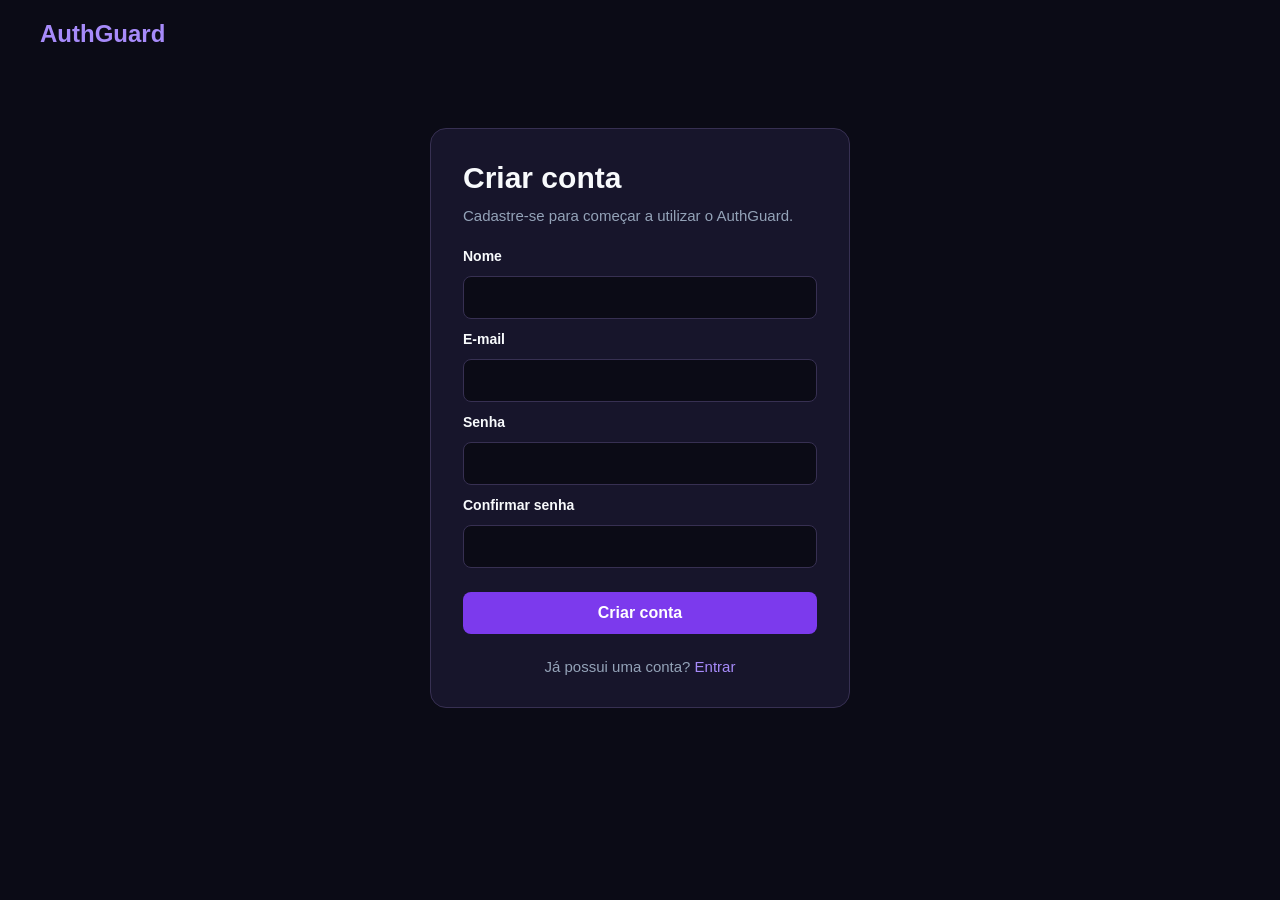
==== pages/cadastro.html @ b2d0945b "feat: cria tela de cadastro e reutiliza estilos de autenticacao" ====
<!DOCTYPE html>
<html lang="pt-br">
<head>
    <meta charset="UTF-8">
    <meta name="viewport" content="width=device-width, initial-scale=1.0">
    
    <title>Cadastro | AuthGuard</title>
    
    <link rel="stylesheet" href="../css/style.css">
    <link rel="stylesheet" href="../css/auth.css">
</head>
<body>
    <header class="cabecalho">
        <a href="../index.html" class="logo">AuthGuard</a>
    </header>

    <main>
        <section class="cadastro">
            <h1>Criar conta</h1>
            <p>Cadastre-se para começar a utilizar o AuthGuard.</p>

            <form id="formCadastro">

                <label for="name">Nome</label>
                <input type="text" name="name" id="name"
                    minlength="3" maxlength="100"
                    autocomplete="name" required>

                <label for="email">E-mail</label>
                <input type="email" id="email" name="email"
                    autocomplete="email" required>

                <label for="password">Senha</label>
                <input type="password" id="password" name="password"
                    autocomplete="new-password" required>
                
                <label for="confirmPassword">Confirmar senha</label>
                <input type="password" id="confirmPassword" name="confirmPassword"
                    autocomplete="new-password" required>

                <button type="submit" class="botao botao-primario">Criar conta</button>
            </form>

            <p>
                Já possui uma conta?
                <a href="./login.html">Entrar</a>
            </p>
        </section>
    </main>
</body>
</html>
---- css/style.css ----
* {
    margin: 0;
    padding: 0;
    box-sizing: border-box;
}

body {
    background-color: #0b0b16;
    color: #f8fafc;
    font-family: Arial, sans-serif;
}

.cabecalho {
    display: flex;
    justify-content: space-between;
    align-items: center;
    padding: 20px 40px;
}

.logo {
    text-decoration: none;
    color: #a78bfa;
    font-size: 24px;
    font-weight: bold;
    
}

.navegacao {
    display: flex;
    gap: 24px;
}

.navegacao a {
    text-decoration: none;
    color: #f8fafc;
    font-size: 16px;
}

.navegacao a:hover {
    color: #a78bfa;

}

.hero {
    min-height: 70vh;
    display: flex;
    flex-direction: column;
    justify-content: center;
    align-items: center;
    text-align: center;
    padding: 60px 20px;
    gap: 20px;
}

.hero h1 {
    font-size: 42px;
    max-width: 700px;
    line-height: 1.2;
}

.acoes {
    display: flex;
    justify-content: center;
    gap: 16px;
}

.botao {
    padding: 12px 28px;
    border-radius: 8px;
    border: none;
    font-size: 16px;
    font-weight: bold;
    cursor: pointer;
    transition: 0.3s;
}

.botao-primario {
    background-color: #7c3aed;
    color: #ffffff;
}

.botao-secundario {
    background-color: transparent;
    color: #a78bfa;
    border: 1px solid #7c3aed;
}

.botao-primario:hover {
    background-color: #9333ea;
}

.botao-secundario:hover{
    background-color: #7c3aed;
    color: #ffffff;
}

.hero p {
    font-size: 18px;
    max-width: 650px;
    line-height: 1.6;
    color: #94a3b8;
}

.destaques {
    background-color: #211638;
    color: #c4b5fd;
    padding: 8px 16px;
    border-radius: 20px;
    border: 1px solid #6d28d9;
}

.secao {
    padding: 60px 40px;
    max-width: 1200px;
    margin: 0 auto;
}

.cards {
    display: grid;
    grid-template-columns: repeat(3, 1fr);
    gap: 24px;
    margin-top: 30px;
}

.card {
    background-color: #17152b;
    padding: 24px;
    border-radius: 20px;
    border: 1px solid #373052;
    transition: border-color 0.3s ease;
}

.card h3 {
    color: #c4b5fd;
    font-size: 20px;
    margin-bottom: 12px;
}

.card p {
    color: #94a3b8;
    font-size: 15px;
    line-height: 1.5;
}

.card:hover {
    border-color: #7c3aed;
}

.rodape {
    text-align: center;
    padding: 30px;
    color: #94a3b8;
    border-top: 1px solid #373052;
}

@media (max-width: 768px) {
    .cards {
        grid-template-columns: 1fr;
    }
    .cabecalho {
        padding: 20px;
    }
    .hero h1 {
        font-size: 30px;
    }
    .acoes {
        flex-direction: column;
    }
    .secao {
        padding: 40px 20px;
    }
}
---- css/auth.css ----
.cadastro,
.login {
    max-width: 420px;
    margin: 60px auto;
    padding: 32px;
    background-color: #17152b;
    border: 1px solid #373052;
    border-radius: 16px;
}

.cadastro h1,
.login h1 {
    font-size: 30px;
    margin-bottom: 12px;
}

.cadastro p,
.login p {
    color: #94a3b8;
    font-size: 15px;
}

#formCadastro,
#formLogin {
    display: flex;
    flex-direction: column;
    gap: 12px;
    margin-top: 24px;
}

#formCadastro input,
#formLogin input {
    padding: 12px;
    background-color: #0b0b16;
    color: #f8fafc;
    border: 1px solid #373052;
    border-radius: 8px;
    font-size: 15px;
    transition: border-color 0.3s ease;
}

#formCadastro input:focus,
#formLogin input:focus {
    border-color: #7c3aed;
    outline: none;
}

#formCadastro button,
#formLogin button {
    width: 100%;
    margin-top: 12px;
}

#formCadastro label,
#formLogin label {
    font-size: 14px;
    font-weight: bold;
}

.cadastro > p:last-child,
.login > p:last-child {
    text-align: center;
    margin-top: 24px;
}

.cadastro > p:last-child a,
.login > p:last-child a {
    color: #a78bfa;
    text-decoration: none;
}

.cadastro > p:last-child a:hover,
.login > p:last-child a:hover {
    text-decoration: underline;
}

@media (max-width: 480px) {
    .cadastro,
    .login {
        margin: 30px 16px;
        padding: 24px;
    }

    .cadastro h1,
    .login h1 {
        font-size: 26px;
    }
}
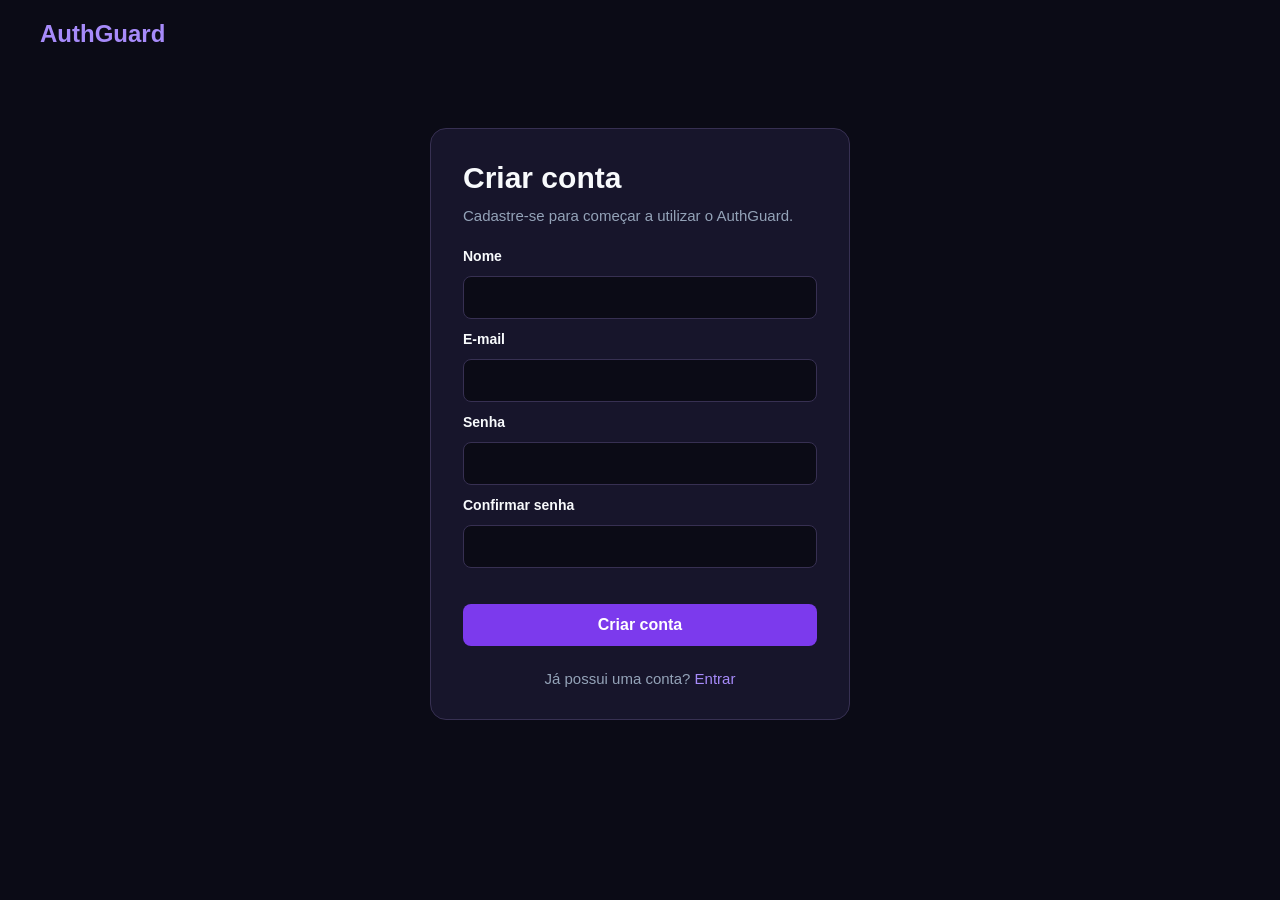
==== commit ed170633: "feat: implementa validacao inicial do formulario de cadastro" ====
--- a/pages/cadastro.html
+++ b/pages/cadastro.html
@@ -8,6 +8,7 @@
     
     <link rel="stylesheet" href="../css/style.css">
     <link rel="stylesheet" href="../css/auth.css">
+    <script src="../js/cadastro.js" defer></script>
 </head>
 <body>
     <header class="cabecalho">
@@ -38,6 +39,8 @@
                 <input type="password" id="confirmPassword" name="confirmPassword"
                     autocomplete="new-password" required>
 
+                <p id="mensagemErro"></p>
+
                 <button type="submit" class="botao botao-primario">Criar conta</button>
             </form>
 
--- a/css/auth.css
+++ b/css/auth.css
@@ -74,6 +74,12 @@
     text-decoration: underline;
 }
 
+#mensagemErro {
+    color: #f87171;
+    font-size: 14px;
+    text-align: center;
+}
+
 @media (max-width: 480px) {
     .cadastro,
     .login {
